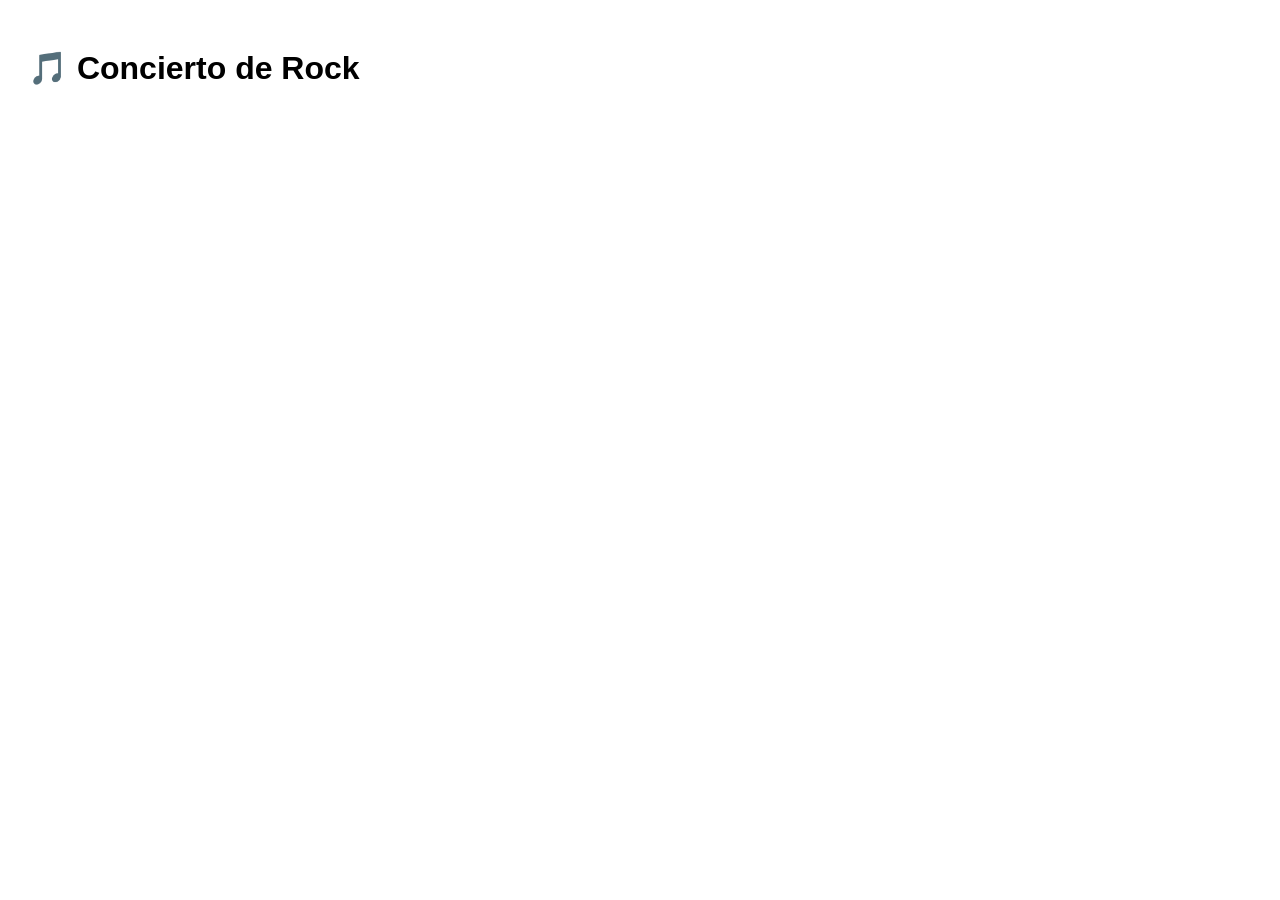
==== Trabajo_ps/wwwroot/index.html @ cba04508 "Implementación de Arquitectura Limpia" ====
﻿<!DOCTYPE html>
<html>
<head>
    <title>Ticket Platform</title>
    <style>
        .seat {
            display: inline-block;
            width: 50px;
            height: 50px;
            margin: 5px;
            text-align: center;
            line-height: 50px;
            border-radius: 8px;
            cursor: pointer;
        }

        .available {
            background-color: #10b981;
            color: white;
        }

            .available:hover {
                background-color: #059669;
            }

        .occupied {
            background-color: #ef4444;
            color: white;
            cursor: not-allowed;
        }
    </style>
</head>
<body style="font-family: Arial; padding: 20px;">
    <h1>🎵 Concierto de Rock</h1>
    <div id="seats"></div>

    <script>
        const USER_ID = 1;

        async function loadSeats() {
            const res = await fetch('/api/v1/events/1/seats');
            const seats = await res.json();

            const container = document.getElementById('seats');
            container.innerHTML = seats.map(seat => `
                    <div class="seat ${seat.status === 'Available' ? 'available' : 'occupied'}"
                         onclick="${seat.status === 'Available' ? `reserve('${seat.id}')` : ''}">
                        ${seat.rowIdentifier}-${seat.seatNumber}
                    </div>
                `).join('');
        }

        async function reserve(seatId) {
            const res = await fetch('/api/v1/reservations', {
                method: 'POST',
                headers: { 'Content-Type': 'application/json' },
                body: JSON.stringify({ seatId: seatId, userId: USER_ID })
            });

            if (res.ok) {
                alert('✅ Reserva exitosa! Tenés 5 minutos para pagar.');
                loadSeats();
            } else if (res.status === 409) {
                alert('❌ El asiento ya no está disponible');
                loadSeats();
            } else {
                alert('❌ Error en la reserva');
            }
        }

        loadSeats();
    </script>
</body>
</html>
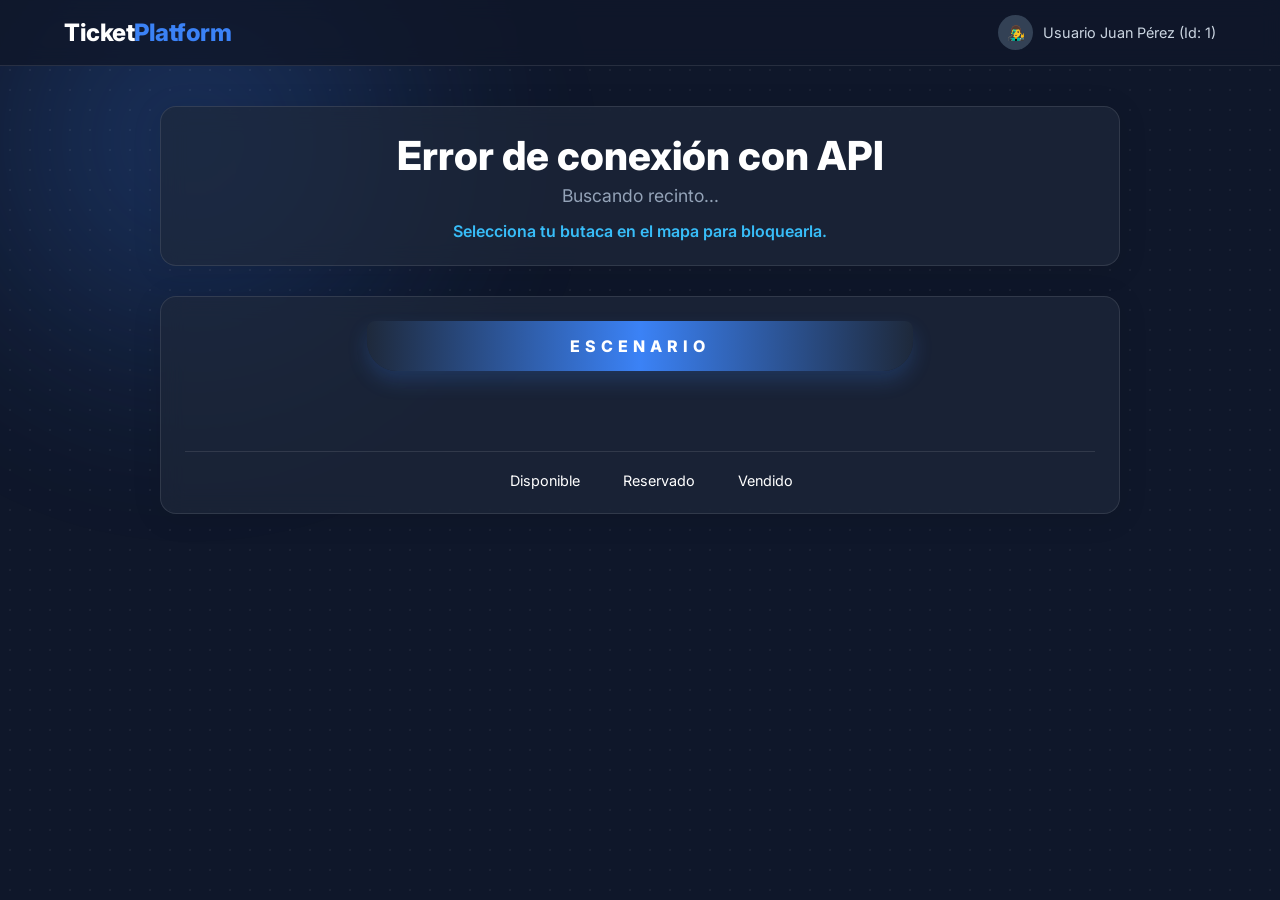
==== commit 54e90b1f: "feat(Domain): implementacion de las reglas de excepcion del dominio y limpieza de interfaces" ====
--- a/Trabajo_ps/wwwroot/index.html
+++ b/Trabajo_ps/wwwroot/index.html
@@ -1,74 +1,73 @@
-﻿<!DOCTYPE html>
-<html>
+<!DOCTYPE html>
+<html lang="es">
 <head>
-    <title>Ticket Platform</title>
-    <style>
-        .seat {
-            display: inline-block;
-            width: 50px;
-            height: 50px;
-            margin: 5px;
-            text-align: center;
-            line-height: 50px;
-            border-radius: 8px;
-            cursor: pointer;
-        }
+    <meta charset="UTF-8">
+    <meta name="viewport" content="width=device-width, initial-scale=1.0">
+    <title>TicketPlatform | Compra tu entrada</title>
+    <link rel="stylesheet" href="styles.css">
+    <link href="https://fonts.googleapis.com/css2?family=Inter:wght@300;400;600;800&display=swap" rel="stylesheet">
+</head>
+<body>
+    <div class="background-glow"></div>
+    <div class="overlay-mesh"></div>
 
-        .available {
-            background-color: #10b981;
-            color: white;
-        }
+    <header class="glass-nav">
+        <h1 class="logo">Ticket<span>Platform</span></h1>
+        <div class="user-profile">
+            <div class="avatar">👨‍🎤</div>
+            <span>Usuario Juan Pérez (Id: 1)</span>
+        </div>
+    </header>
 
-            .available:hover {
-                background-color: #059669;
-            }
+    <main class="container">
+        <section class="event-info glass-card">
+            <h2 id="event-title">Cargando Evento...</h2>
+            <p id="event-venue" class="venue">Buscando recinto...</p>
+            <p class="instruction">Selecciona tu butaca en el mapa para bloquearla.</p>
+        </section>
 
-        .occupied {
-            background-color: #ef4444;
-            color: white;
-            cursor: not-allowed;
-        }
-    </style>
-</head>
-<body style="font-family: Arial; padding: 20px;">
-    <h1>🎵 Concierto de Rock</h1>
-    <div id="seats"></div>
+        <section class="stadium-container glass-card">
+            <div class="stage">ESCENARIO</div>
+            <div id="seats-map" class="seats-map">
+                <!-- Se llenará dinámicamente -->
+            </div>
+            <div class="legend">
+                <div class="legend-item"><div class="seat-badge available"></div> Disponible</div>
+                <div class="legend-item"><div class="seat-badge reserved"></div> Reservado</div>
+                <div class="legend-item"><div class="seat-badge sold"></div> Vendido</div>
+            </div>
+        </section>
+    </main>
 
-    <script>
-        const USER_ID = 1;
+    <!-- Modal de Reserva y Pago -->
+    <div id="payment-modal" class="modal hidden">
+        <div class="modal-content glass-card popup-anim">
+            <h2>¡Butaca Reservada! 🎉</h2>
+            <p>Se ha bloqueado la butaca para ti.</p>
+            <div class="ticket-stub">
+                <div class="stub-row"><span>Asiento:</span> <strong id="modal-seat-info">N/A</strong></div>
+                <div class="stub-row"><span>ID Reserva:</span> <span class="id-text" id="modal-reservation-id">N/A</span></div>
+            </div>
+            
+            <div class="timer-box">
+                <p>El bloqueo expira en:</p>
+                <div id="countdown" class="clock">05:00</div>
+            </div>
 
-        async function loadSeats() {
-            const res = await fetch('/api/v1/events/1/seats');
-            const seats = await res.json();
+            <button id="btn-pay" class="glow-btn pulse-anim">💰 Confirmar Pago y Comprar</button>
+            <button id="btn-cancel" class="ghost-btn">Cancelar</button>
+        </div>
+    </div>
 
-            const container = document.getElementById('seats');
-            container.innerHTML = seats.map(seat => `
-                    <div class="seat ${seat.status === 'Available' ? 'available' : 'occupied'}"
-                         onclick="${seat.status === 'Available' ? `reserve('${seat.id}')` : ''}">
-                        ${seat.rowIdentifier}-${seat.seatNumber}
-                    </div>
-                `).join('');
-        }
+    <!-- Modal de Éxito Final -->
+    <div id="success-modal" class="modal hidden">
+        <div class="modal-content success-card glass-card">
+            <h2 class="rainbow-text">¡COMPRA EXITOSA!</h2>
+            <p>Disfruta de tu concierto.</p>
+            <button onclick="location.reload()" class="glow-btn">Volver al mapa</button>
+        </div>
+    </div>
 
-        async function reserve(seatId) {
-            const res = await fetch('/api/v1/reservations', {
-                method: 'POST',
-                headers: { 'Content-Type': 'application/json' },
-                body: JSON.stringify({ seatId: seatId, userId: USER_ID })
-            });
-
-            if (res.ok) {
-                alert('✅ Reserva exitosa! Tenés 5 minutos para pagar.');
-                loadSeats();
-            } else if (res.status === 409) {
-                alert('❌ El asiento ya no está disponible');
-                loadSeats();
-            } else {
-                alert('❌ Error en la reserva');
-            }
-        }
-
-        loadSeats();
-    </script>
+    <script src="app.js"></script>
 </body>
 </html>
--- a/Trabajo_ps/wwwroot/styles.css
+++ b/Trabajo_ps/wwwroot/styles.css
@@ -0,0 +1,109 @@
+:root {
+    --bg-dark: #0f172a;
+    --glass-bg: rgba(30, 41, 59, 0.7);
+    --glass-border: rgba(255, 255, 255, 0.1);
+    --accent-blue: #3b82f6;
+    --accent-glow: rgba(59, 130, 246, 0.5);
+    
+    --seat-available: #22c55e;
+    --seat-avail-glow: rgba(34, 197, 94, 0.6);
+    --seat-reserved: #f59e0b;
+    --seat-sold: #ef4444;
+}
+
+* { margin: 0; padding: 0; box-sizing: border-box; }
+
+body {
+    font-family: 'Inter', sans-serif;
+    background-color: var(--bg-dark);
+    color: white;
+    min-height: 100vh;
+    overflow-x: hidden;
+}
+
+/* Background effects */
+.background-glow {
+    position: fixed; top: -20%; left: -10%; width: 50vw; height: 50vw;
+    background: radial-gradient(circle, var(--accent-glow) 0%, transparent 70%);
+    filter: blur(80px); z-index: -2; opacity: 0.6;
+}
+.overlay-mesh {
+    position: fixed; inset: 0; z-index: -1;
+    background-image: radial-gradient(rgba(255,255,255,0.05) 1px, transparent 1px);
+    background-size: 20px 20px;
+}
+
+/* Utilities */
+.glass-card {
+    background: var(--glass-bg);
+    backdrop-filter: blur(12px);
+    -webkit-backdrop-filter: blur(12px);
+    border: 1px solid var(--glass-border);
+    border-radius: 16px;
+    padding: 24px;
+    box-shadow: 0 4px 30px rgba(0, 0, 0, 0.1);
+}
+
+/* Navigation */
+.glass-nav {
+    display: flex; justify-content: space-between; align-items: center;
+    padding: 15px 5%; background: rgba(15, 23, 42, 0.8);
+    backdrop-filter: blur(10px); border-bottom: 1px solid var(--glass-border);
+    position: sticky; top: 0; z-index: 10;
+}
+.logo { font-weight: 800; font-size: 1.5rem; letter-spacing: -0.5px; }
+.logo span { color: var(--accent-blue); }
+.user-profile { display: flex; align-items: center; gap: 10px; font-size: 0.9rem; color: #cbd5e1; }
+.avatar { background: #334155; border-radius: 50%; width: 35px; height: 35px; display: grid; place-items: center;}
+
+/* Main Layout */
+.container { max-width: 1000px; margin: 40px auto; padding: 0 20px; display: flex; flex-direction: column; gap: 30px;}
+.event-info { text-align: center; }
+.event-info h2 { font-size: 2.5rem; font-weight: 800; margin-bottom: 5px; }
+.venue { color: #94a3b8; font-size: 1.1rem; }
+.instruction { margin-top: 15px; color: #38bdf8; font-weight: 600; }
+
+/* Stadium */
+.stadium-container { display: flex; flex-direction: column; align-items: center; }
+.stage { width: 60%; background: linear-gradient(90deg, #1e293b, #3b82f6, #1e293b); text-align: center; padding: 15px; border-radius: 8px 8px 30px 30px; font-weight: 800; letter-spacing: 5px; box-shadow: 0 10px 20px rgba(59, 130, 246, 0.2); margin-bottom: 50px; }
+.seats-map { display: grid; grid-template-columns: repeat(10, 1fr); gap: 12px; margin-bottom: 30px; }
+
+/* Seats */
+.seat {
+    width: 45px; height: 45px; border-radius: 8px; font-size: 0.8rem; font-weight: 600; display: flex; flex-direction: column; justify-content: center; align-items: center; cursor: not-allowed; transition: all 0.3s cubic-bezier(0.4, 0, 0.2, 1);
+    box-shadow: inset 0 2px 4px rgba(255,255,255,0.1);
+}
+.seat span { font-size: 0.6rem; opacity: 0.7; }
+.seat.available { background-color: var(--seat-available); cursor: pointer; }
+.seat.available:hover { transform: scale(1.15) translateY(-5px); box-shadow: 0 10px 20px var(--seat-avail-glow); }
+.seat.reserved { background-color: var(--seat-reserved); opacity: 0.8; }
+.seat.sold { background-color: var(--seat-sold); opacity: 0.5; }
+
+/* Legend */
+.legend { display: flex; gap: 20px; padding-top: 20px; border-top: 1px solid var(--glass-border); width: 100%; justify-content: center;}
+.legend-item { display: flex; align-items: center; gap: 8px; font-size: 0.9rem; }
+.seat-badge { width: 15px; height: 15px; border-radius: 4px; }
+
+/* Modal */
+.modal { position: fixed; inset: 0; background: rgba(0,0,0,0.7); backdrop-filter: blur(5px); display: flex; justify-content: center; align-items: center; z-index: 50; }
+.modal.hidden { display: none; }
+.modal-content { max-width: 400px; width: 90%; text-align: center; }
+.modal-content h2 { margin-bottom: 10px; }
+.ticket-stub { background: rgba(0,0,0,0.3); border-radius: 8px; padding: 15px; margin: 20px 0; text-align: left;}
+.stub-row { display: flex; justify-content: space-between; margin-bottom: 8px; font-size: 0.9rem;}
+.id-text { font-family: monospace; color: #94a3b8; font-size: 0.75rem;}
+.timer-box { margin: 20px 0; }
+.clock { font-size: 3rem; font-weight: 800; font-family: monospace; color: #ef4444; text-shadow: 0 0 15px rgba(239, 68, 68, 0.5); }
+
+/* Buttons */
+.glow-btn { background: var(--accent-blue); color: white; border: none; padding: 15px 30px; border-radius: 8px; font-size: 1rem; font-weight: 600; cursor: pointer; width: 100%; transition: all 0.3s; box-shadow: 0 0 20px var(--accent-glow); margin-bottom: 10px;}
+.glow-btn:hover { background: #60a5fa; transform: translateY(-2px); box-shadow: 0 5px 25px var(--accent-glow); }
+.ghost-btn { background: transparent; color: #94a3b8; border: 1px solid #475569; padding: 12px 30px; border-radius: 8px; width: 100%; cursor: pointer; transition: all 0.3s;}
+.ghost-btn:hover { background: rgba(255,255,255,0.05); color: white; }
+
+/* Animations */
+.popup-anim { animation: popIn 0.4s cubic-bezier(0.175, 0.885, 0.32, 1.275); }
+@keyframes popIn { 0% { transform: scale(0.8) translateY(20px); opacity: 0; } 100% { transform: scale(1) translateY(0); opacity: 1; } }
+.pulse-anim { animation: pulse 2s infinite; }
+@keyframes pulse { 0% { box-shadow: 0 0 0 0 var(--accent-glow); } 70% { box-shadow: 0 0 0 15px rgba(59, 130, 246, 0); } 100% { box-shadow: 0 0 0 0 rgba(59, 130, 246, 0); } }
+.rainbow-text { background: linear-gradient(to right, #60a5fa, #34d399, #f472b6); -webkit-background-clip: text; color: transparent; }
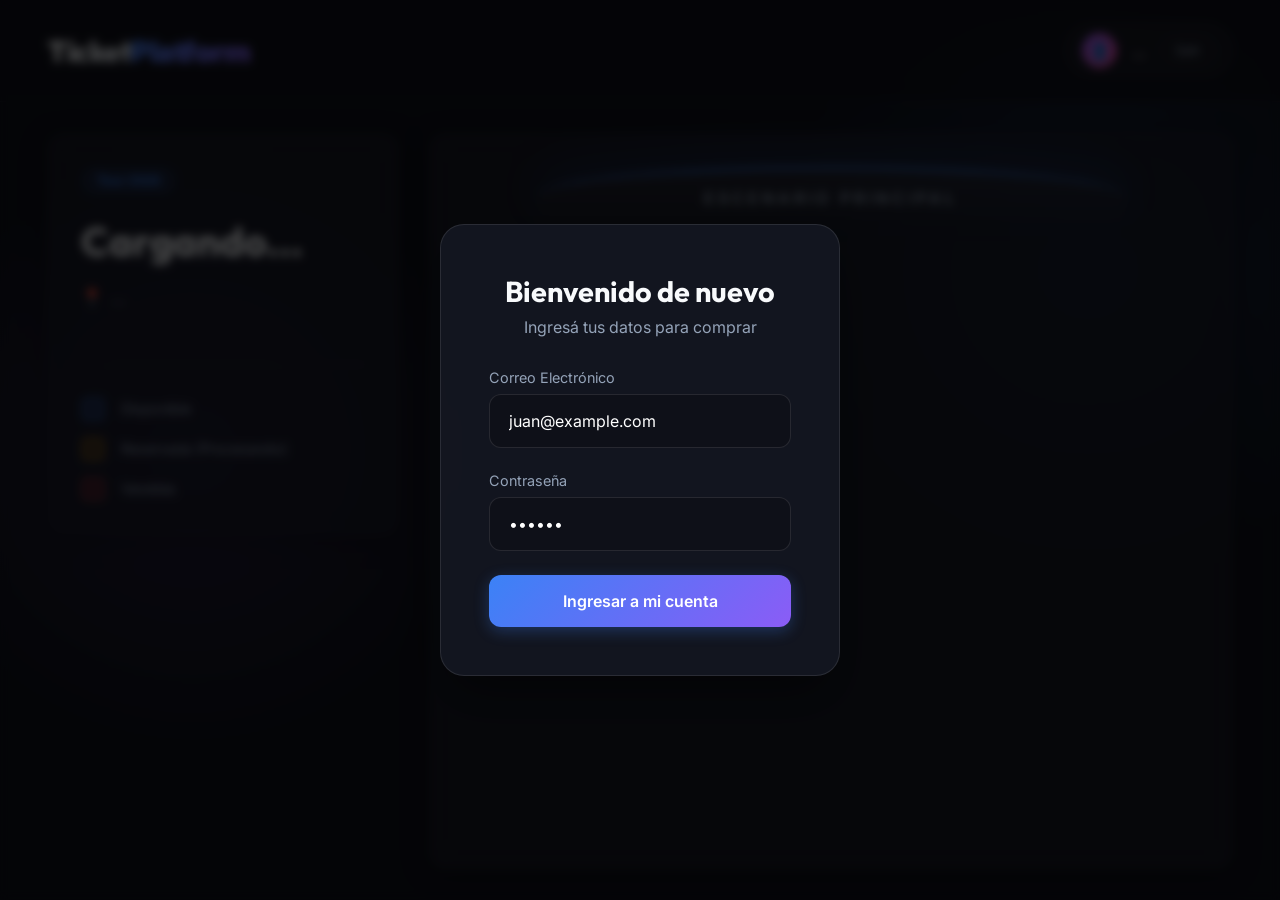
==== commit a3c30f9d: "feat: rediseño completo de la UI (Glassmorphism) e integracion de login de usuario" ====
--- a/Trabajo_ps/wwwroot/index.html
+++ b/Trabajo_ps/wwwroot/index.html
@@ -3,71 +3,109 @@
 <head>
     <meta charset="UTF-8">
     <meta name="viewport" content="width=device-width, initial-scale=1.0">
-    <title>TicketPlatform | Compra tu entrada</title>
-    <link rel="stylesheet" href="styles.css">
-    <link href="https://fonts.googleapis.com/css2?family=Inter:wght@300;400;600;800&display=swap" rel="stylesheet">
+    <title>TicketPlatform | Compra Segura</title>
+    <link rel="stylesheet" href="styles.css?v=3">
 </head>
 <body>
-    <div class="background-glow"></div>
-    <div class="overlay-mesh"></div>
 
-    <header class="glass-nav">
-        <h1 class="logo">Ticket<span>Platform</span></h1>
-        <div class="user-profile">
-            <div class="avatar">👨‍🎤</div>
-            <span>Usuario Juan Pérez (Id: 1)</span>
+    <header>
+        <div class="logo">Ticket<span>Platform</span></div>
+        <div class="user-profile hidden" id="user-profile">
+            <div class="avatar" id="user-avatar">👤</div>
+            <span id="user-name">...</span>
+            <button class="btn-logout" id="btn-logout">Salir</button>
         </div>
     </header>
 
-    <main class="container">
-        <section class="event-info glass-card">
-            <h2 id="event-title">Cargando Evento...</h2>
-            <p id="event-venue" class="venue">Buscando recinto...</p>
-            <p class="instruction">Selecciona tu butaca en el mapa para bloquearla.</p>
+    <main>
+        <section class="glass-panel event-info">
+            <div class="event-tag">Tour 2026</div>
+            <h2 id="event-title">Cargando...</h2>
+            <p>📍 <span id="event-venue">...</span></p>
+            
+            <div class="legend">
+                <div class="legend-item">
+                    <div class="legend-box available"></div>
+                    <span>Disponible</span>
+                </div>
+                <div class="legend-item">
+                    <div class="legend-box reserved"></div>
+                    <span>Reservada (Procesando)</span>
+                </div>
+                <div class="legend-item">
+                    <div class="legend-box sold"></div>
+                    <span>Vendida</span>
+                </div>
+            </div>
         </section>
 
-        <section class="stadium-container glass-card">
-            <div class="stage">ESCENARIO</div>
+        <section class="glass-panel seats-area">
+            <div class="stage">ESCENARIO PRINCIPAL</div>
             <div id="seats-map" class="seats-map">
-                <!-- Se llenará dinámicamente -->
-            </div>
-            <div class="legend">
-                <div class="legend-item"><div class="seat-badge available"></div> Disponible</div>
-                <div class="legend-item"><div class="seat-badge reserved"></div> Reservado</div>
-                <div class="legend-item"><div class="seat-badge sold"></div> Vendido</div>
+                <!-- Javascript injects seats here -->
             </div>
         </section>
     </main>
 
-    <!-- Modal de Reserva y Pago -->
-    <div id="payment-modal" class="modal hidden">
-        <div class="modal-content glass-card popup-anim">
-            <h2>¡Butaca Reservada! 🎉</h2>
-            <p>Se ha bloqueado la butaca para ti.</p>
-            <div class="ticket-stub">
-                <div class="stub-row"><span>Asiento:</span> <strong id="modal-seat-info">N/A</strong></div>
-                <div class="stub-row"><span>ID Reserva:</span> <span class="id-text" id="modal-reservation-id">N/A</span></div>
+    <!-- Login Modal -->
+    <div id="login-modal" class="modal-overlay">
+        <div class="modal-content">
+            <div class="modal-header">
+                <h3>Bienvenido de nuevo</h3>
+                <p>Ingresá tus datos para comprar</p>
+            </div>
+            <div class="input-group">
+                <label>Correo Electrónico</label>
+                <input type="email" id="login-email" class="input-field" placeholder="ej: juan@example.com" value="juan@example.com">
+            </div>
+            <div class="input-group">
+                <label>Contraseña</label>
+                <input type="password" id="login-password" class="input-field" placeholder="••••••" value="123456">
+            </div>
+            <div class="error-msg" id="login-error">Credenciales incorrectas. Intenta de nuevo.</div>
+            <button id="btn-login" class="btn btn-primary" style="margin-top: 1rem;">Ingresar a mi cuenta</button>
+        </div>
+    </div>
+
+    <!-- Checkout Modal -->
+    <div id="payment-modal" class="modal-overlay">
+        <div class="modal-content">
+            <div class="modal-header">
+                <h3>Completá tu pago</h3>
+                <p>Tu asiento está reservado temporalmente.</p>
             </div>
             
             <div class="timer-box">
-                <p>El bloqueo expira en:</p>
-                <div id="countdown" class="clock">05:00</div>
+                <div class="timer-label">Tiempo restante para pagar</div>
+                <div id="countdown" class="timer-value">05:00</div>
             </div>
 
-            <button id="btn-pay" class="glow-btn pulse-anim">💰 Confirmar Pago y Comprar</button>
-            <button id="btn-cancel" class="ghost-btn">Cancelar</button>
+            <div class="checkout-details">
+                <div class="detail-row">
+                    <span>Butaca:</span>
+                    <strong id="modal-seat-info">...</strong>
+                </div>
+                <div class="detail-row">
+                    <span>Reserva ID:</span>
+                    <span id="modal-reservation-id" style="font-size: 0.8rem; opacity: 0.6;">...</span>
+                </div>
+            </div>
+
+            <button id="btn-pay" class="btn btn-primary">Pagar y Confirmar</button>
+            <button id="btn-cancel" class="btn btn-outline">Cancelar y liberar asiento</button>
         </div>
     </div>
 
-    <!-- Modal de Éxito Final -->
-    <div id="success-modal" class="modal hidden">
-        <div class="modal-content success-card glass-card">
-            <h2 class="rainbow-text">¡COMPRA EXITOSA!</h2>
-            <p>Disfruta de tu concierto.</p>
-            <button onclick="location.reload()" class="glow-btn">Volver al mapa</button>
+    <!-- Success Modal -->
+    <div id="success-modal" class="modal-overlay">
+        <div class="modal-content" style="text-align: center;">
+            <div class="success-icon">✓</div>
+            <h3 style="font-family: 'Outfit'; font-size: 2rem; margin-bottom: 1rem;">¡Pago Exitoso!</h3>
+            <p style="color: var(--text-secondary); margin-bottom: 2rem;">Tu entrada ya está asegurada. Te enviamos los detalles a tu correo electrónico.</p>
+            <button onclick="location.reload()" class="btn btn-primary">Volver al inicio</button>
         </div>
     </div>
 
-    <script src="app.js"></script>
+    <script src="app.js?v=3"></script>
 </body>
 </html>
--- a/Trabajo_ps/wwwroot/styles.css
+++ b/Trabajo_ps/wwwroot/styles.css
@@ -1,109 +1,488 @@
+@import url('https://fonts.googleapis.com/css2?family=Inter:wght@300;400;600;800&family=Outfit:wght@400;700;900&display=swap');
+
 :root {
-    --bg-dark: #0f172a;
-    --glass-bg: rgba(30, 41, 59, 0.7);
-    --glass-border: rgba(255, 255, 255, 0.1);
+    --bg-dark: #0f111a;
+    --bg-panel: rgba(25, 28, 41, 0.7);
     --accent-blue: #3b82f6;
-    --accent-glow: rgba(59, 130, 246, 0.5);
-    
-    --seat-available: #22c55e;
-    --seat-avail-glow: rgba(34, 197, 94, 0.6);
-    --seat-reserved: #f59e0b;
-    --seat-sold: #ef4444;
-}
-
-* { margin: 0; padding: 0; box-sizing: border-box; }
+    --accent-purple: #8b5cf6;
+    --accent-pink: #ec4899;
+    --text-primary: #f8fafc;
+    --text-secondary: #94a3b8;
+    --available: rgba(59, 130, 246, 0.2);
+    --available-border: rgba(59, 130, 246, 0.5);
+    --available-hover: rgba(59, 130, 246, 0.8);
+    --reserved: rgba(245, 158, 11, 0.2);
+    --reserved-border: rgba(245, 158, 11, 0.5);
+    --sold: rgba(239, 68, 68, 0.2);
+    --sold-border: rgba(239, 68, 68, 0.5);
+}
+
+* {
+    box-sizing: border-box;
+    margin: 0;
+    padding: 0;
+    font-family: 'Inter', sans-serif;
+}
 
 body {
-    font-family: 'Inter', sans-serif;
     background-color: var(--bg-dark);
-    color: white;
+    background-image: 
+        radial-gradient(circle at 15% 50%, rgba(139, 92, 246, 0.15), transparent 25%),
+        radial-gradient(circle at 85% 30%, rgba(59, 130, 246, 0.15), transparent 25%);
+    color: var(--text-primary);
     min-height: 100vh;
-    overflow-x: hidden;
-}
-
-/* Background effects */
-.background-glow {
-    position: fixed; top: -20%; left: -10%; width: 50vw; height: 50vw;
-    background: radial-gradient(circle, var(--accent-glow) 0%, transparent 70%);
-    filter: blur(80px); z-index: -2; opacity: 0.6;
-}
-.overlay-mesh {
-    position: fixed; inset: 0; z-index: -1;
-    background-image: radial-gradient(rgba(255,255,255,0.05) 1px, transparent 1px);
-    background-size: 20px 20px;
-}
-
-/* Utilities */
-.glass-card {
-    background: var(--glass-bg);
+    display: flex;
+    flex-direction: column;
+}
+
+/* Glassmorphism Classes */
+.glass-panel {
+    background: var(--bg-panel);
     backdrop-filter: blur(12px);
     -webkit-backdrop-filter: blur(12px);
-    border: 1px solid var(--glass-border);
+    border: 1px solid rgba(255, 255, 255, 0.08);
     border-radius: 16px;
-    padding: 24px;
-    box-shadow: 0 4px 30px rgba(0, 0, 0, 0.1);
-}
-
-/* Navigation */
-.glass-nav {
-    display: flex; justify-content: space-between; align-items: center;
-    padding: 15px 5%; background: rgba(15, 23, 42, 0.8);
-    backdrop-filter: blur(10px); border-bottom: 1px solid var(--glass-border);
-    position: sticky; top: 0; z-index: 10;
-}
-.logo { font-weight: 800; font-size: 1.5rem; letter-spacing: -0.5px; }
-.logo span { color: var(--accent-blue); }
-.user-profile { display: flex; align-items: center; gap: 10px; font-size: 0.9rem; color: #cbd5e1; }
-.avatar { background: #334155; border-radius: 50%; width: 35px; height: 35px; display: grid; place-items: center;}
+    box-shadow: 0 4px 30px rgba(0, 0, 0, 0.3);
+}
+
+/* Header */
+header {
+    display: flex;
+    justify-content: space-between;
+    align-items: center;
+    padding: 1.5rem 3rem;
+    border-bottom: 1px solid rgba(255, 255, 255, 0.05);
+    background: rgba(15, 17, 26, 0.8);
+    backdrop-filter: blur(10px);
+    position: sticky;
+    top: 0;
+    z-index: 100;
+}
+
+.logo {
+    font-family: 'Outfit', sans-serif;
+    font-size: 1.8rem;
+    font-weight: 900;
+    letter-spacing: -0.5px;
+    background: linear-gradient(135deg, #fff, #94a3b8);
+    -webkit-background-clip: text;
+    -webkit-text-fill-color: transparent;
+}
+
+.logo span {
+    background: linear-gradient(135deg, var(--accent-blue), var(--accent-purple));
+    -webkit-background-clip: text;
+    -webkit-text-fill-color: transparent;
+}
+
+.user-profile {
+    display: flex;
+    align-items: center;
+    gap: 1rem;
+    background: rgba(255, 255, 255, 0.03);
+    padding: 0.5rem 1rem;
+    border-radius: 50px;
+    border: 1px solid rgba(255, 255, 255, 0.05);
+}
+
+.avatar {
+    width: 35px;
+    height: 35px;
+    background: linear-gradient(135deg, var(--accent-purple), var(--accent-pink));
+    border-radius: 50%;
+    display: flex;
+    align-items: center;
+    justify-content: center;
+    font-weight: bold;
+}
+
+.btn-logout {
+    background: transparent;
+    border: 1px solid rgba(255, 255, 255, 0.1);
+    color: var(--text-secondary);
+    padding: 0.3rem 0.8rem;
+    border-radius: 20px;
+    cursor: pointer;
+    transition: all 0.2s;
+    font-size: 0.8rem;
+}
+
+.btn-logout:hover {
+    background: rgba(239, 68, 68, 0.1);
+    color: #ef4444;
+    border-color: rgba(239, 68, 68, 0.3);
+}
 
 /* Main Layout */
-.container { max-width: 1000px; margin: 40px auto; padding: 0 20px; display: flex; flex-direction: column; gap: 30px;}
-.event-info { text-align: center; }
-.event-info h2 { font-size: 2.5rem; font-weight: 800; margin-bottom: 5px; }
-.venue { color: #94a3b8; font-size: 1.1rem; }
-.instruction { margin-top: 15px; color: #38bdf8; font-weight: 600; }
-
-/* Stadium */
-.stadium-container { display: flex; flex-direction: column; align-items: center; }
-.stage { width: 60%; background: linear-gradient(90deg, #1e293b, #3b82f6, #1e293b); text-align: center; padding: 15px; border-radius: 8px 8px 30px 30px; font-weight: 800; letter-spacing: 5px; box-shadow: 0 10px 20px rgba(59, 130, 246, 0.2); margin-bottom: 50px; }
-.seats-map { display: grid; grid-template-columns: repeat(10, 1fr); gap: 12px; margin-bottom: 30px; }
-
-/* Seats */
+main {
+    flex: 1;
+    display: grid;
+    grid-template-columns: 350px 1fr;
+    gap: 2rem;
+    padding: 2rem 3rem;
+    max-width: 1600px;
+    margin: 0 auto;
+    width: 100%;
+}
+
+@media (max-width: 1024px) {
+    main {
+        grid-template-columns: 1fr;
+    }
+}
+
+/* Event Info */
+.event-info {
+    padding: 2rem;
+    display: flex;
+    flex-direction: column;
+    gap: 1.5rem;
+    height: fit-content;
+}
+
+.event-tag {
+    background: rgba(59, 130, 246, 0.1);
+    color: var(--accent-blue);
+    padding: 0.4rem 1rem;
+    border-radius: 20px;
+    font-size: 0.8rem;
+    font-weight: 600;
+    display: inline-block;
+    width: fit-content;
+}
+
+.event-info h2 {
+    font-family: 'Outfit', sans-serif;
+    font-size: 2.5rem;
+    line-height: 1.1;
+}
+
+.event-info p {
+    color: var(--text-secondary);
+    font-size: 1.1rem;
+    display: flex;
+    align-items: center;
+    gap: 0.5rem;
+}
+
+/* Legend */
+.legend {
+    margin-top: 2rem;
+    padding-top: 2rem;
+    border-top: 1px solid rgba(255, 255, 255, 0.05);
+    display: flex;
+    flex-direction: column;
+    gap: 1rem;
+}
+
+.legend-item {
+    display: flex;
+    align-items: center;
+    gap: 1rem;
+    color: var(--text-secondary);
+    font-size: 0.9rem;
+}
+
+.legend-box {
+    width: 24px;
+    height: 24px;
+    border-radius: 6px;
+}
+
+.legend-box.available { background: var(--available); border: 1px solid var(--available-border); }
+.legend-box.reserved { background: var(--reserved); border: 1px solid var(--reserved-border); }
+.legend-box.sold { background: var(--sold); border: 1px solid var(--sold-border); }
+
+/* Seats Area */
+.seats-area {
+    padding: 2rem;
+    display: flex;
+    flex-direction: column;
+    align-items: center;
+}
+
+.stage {
+    width: 80%;
+    max-width: 600px;
+    height: 60px;
+    background: linear-gradient(180deg, rgba(255,255,255,0.05) 0%, transparent 100%);
+    border-top: 2px solid var(--accent-blue);
+    border-radius: 100% 100% 0 0 / 100% 100% 0 0;
+    margin-bottom: 4rem;
+    display: flex;
+    justify-content: center;
+    align-items: center;
+    color: var(--text-secondary);
+    font-weight: 600;
+    letter-spacing: 4px;
+    text-transform: uppercase;
+    box-shadow: 0 -20px 40px rgba(59, 130, 246, 0.1);
+}
+
+.seats-map {
+    display: grid;
+    grid-template-columns: repeat(auto-fit, minmax(45px, 1fr));
+    gap: 12px;
+    width: 100%;
+    max-width: 900px;
+}
+
 .seat {
-    width: 45px; height: 45px; border-radius: 8px; font-size: 0.8rem; font-weight: 600; display: flex; flex-direction: column; justify-content: center; align-items: center; cursor: not-allowed; transition: all 0.3s cubic-bezier(0.4, 0, 0.2, 1);
-    box-shadow: inset 0 2px 4px rgba(255,255,255,0.1);
-}
-.seat span { font-size: 0.6rem; opacity: 0.7; }
-.seat.available { background-color: var(--seat-available); cursor: pointer; }
-.seat.available:hover { transform: scale(1.15) translateY(-5px); box-shadow: 0 10px 20px var(--seat-avail-glow); }
-.seat.reserved { background-color: var(--seat-reserved); opacity: 0.8; }
-.seat.sold { background-color: var(--seat-sold); opacity: 0.5; }
-
-/* Legend */
-.legend { display: flex; gap: 20px; padding-top: 20px; border-top: 1px solid var(--glass-border); width: 100%; justify-content: center;}
-.legend-item { display: flex; align-items: center; gap: 8px; font-size: 0.9rem; }
-.seat-badge { width: 15px; height: 15px; border-radius: 4px; }
-
-/* Modal */
-.modal { position: fixed; inset: 0; background: rgba(0,0,0,0.7); backdrop-filter: blur(5px); display: flex; justify-content: center; align-items: center; z-index: 50; }
-.modal.hidden { display: none; }
-.modal-content { max-width: 400px; width: 90%; text-align: center; }
-.modal-content h2 { margin-bottom: 10px; }
-.ticket-stub { background: rgba(0,0,0,0.3); border-radius: 8px; padding: 15px; margin: 20px 0; text-align: left;}
-.stub-row { display: flex; justify-content: space-between; margin-bottom: 8px; font-size: 0.9rem;}
-.id-text { font-family: monospace; color: #94a3b8; font-size: 0.75rem;}
-.timer-box { margin: 20px 0; }
-.clock { font-size: 3rem; font-weight: 800; font-family: monospace; color: #ef4444; text-shadow: 0 0 15px rgba(239, 68, 68, 0.5); }
+    aspect-ratio: 1;
+    border-radius: 8px;
+    display: flex;
+    flex-direction: column;
+    justify-content: center;
+    align-items: center;
+    font-size: 0.75rem;
+    cursor: default;
+    transition: all 0.3s cubic-bezier(0.4, 0, 0.2, 1);
+    position: relative;
+    overflow: hidden;
+}
+
+.seat strong { font-size: 0.6rem; opacity: 0.7; }
+.seat span { font-weight: 700; font-size: 1rem; }
+
+.seat.available {
+    background: var(--available);
+    border: 1px solid var(--available-border);
+    cursor: pointer;
+}
+
+.seat.available:hover {
+    background: var(--available-hover);
+    transform: translateY(-3px) scale(1.05);
+    box-shadow: 0 5px 15px rgba(59, 130, 246, 0.3);
+}
+
+.seat.reserved {
+    background: var(--reserved);
+    border: 1px solid var(--reserved-border);
+    color: #fbbf24;
+}
+
+.seat.sold {
+    background: var(--sold);
+    border: 1px solid var(--sold-border);
+    color: #f87171;
+    opacity: 0.5;
+}
+
+/* Modals */
+.modal-overlay {
+    position: fixed;
+    top: 0;
+    left: 0;
+    width: 100%;
+    height: 100%;
+    background: rgba(0, 0, 0, 0.7);
+    backdrop-filter: blur(5px);
+    display: flex;
+    justify-content: center;
+    align-items: center;
+    z-index: 1000;
+    opacity: 0;
+    visibility: hidden;
+    transition: all 0.3s ease;
+}
+
+.modal-overlay.active {
+    opacity: 1;
+    visibility: visible;
+}
+
+.modal-content {
+    background: var(--bg-panel);
+    border: 1px solid rgba(255, 255, 255, 0.1);
+    border-radius: 24px;
+    padding: 3rem;
+    width: 90%;
+    max-width: 400px;
+    box-shadow: 0 25px 50px -12px rgba(0, 0, 0, 0.5);
+    transform: translateY(20px) scale(0.95);
+    transition: all 0.4s cubic-bezier(0.175, 0.885, 0.32, 1.275);
+}
+
+.modal-overlay.active .modal-content {
+    transform: translateY(0) scale(1);
+}
+
+.modal-content.large {
+    max-width: 500px;
+}
+
+.modal-header {
+    text-align: center;
+    margin-bottom: 2rem;
+}
+
+.modal-header h3 {
+    font-family: 'Outfit', sans-serif;
+    font-size: 1.8rem;
+    margin-bottom: 0.5rem;
+}
+
+.modal-header p {
+    color: var(--text-secondary);
+}
+
+/* Forms & Inputs */
+.input-group {
+    margin-bottom: 1.5rem;
+}
+
+.input-group label {
+    display: block;
+    margin-bottom: 0.5rem;
+    font-size: 0.9rem;
+    color: var(--text-secondary);
+}
+
+.input-field {
+    width: 100%;
+    background: rgba(0, 0, 0, 0.2);
+    border: 1px solid rgba(255, 255, 255, 0.1);
+    padding: 1rem 1.2rem;
+    border-radius: 12px;
+    color: white;
+    font-size: 1rem;
+    transition: all 0.3s;
+    outline: none;
+}
+
+.input-field:focus {
+    border-color: var(--accent-blue);
+    background: rgba(59, 130, 246, 0.05);
+    box-shadow: 0 0 0 4px rgba(59, 130, 246, 0.1);
+}
 
 /* Buttons */
-.glow-btn { background: var(--accent-blue); color: white; border: none; padding: 15px 30px; border-radius: 8px; font-size: 1rem; font-weight: 600; cursor: pointer; width: 100%; transition: all 0.3s; box-shadow: 0 0 20px var(--accent-glow); margin-bottom: 10px;}
-.glow-btn:hover { background: #60a5fa; transform: translateY(-2px); box-shadow: 0 5px 25px var(--accent-glow); }
-.ghost-btn { background: transparent; color: #94a3b8; border: 1px solid #475569; padding: 12px 30px; border-radius: 8px; width: 100%; cursor: pointer; transition: all 0.3s;}
-.ghost-btn:hover { background: rgba(255,255,255,0.05); color: white; }
-
-/* Animations */
-.popup-anim { animation: popIn 0.4s cubic-bezier(0.175, 0.885, 0.32, 1.275); }
-@keyframes popIn { 0% { transform: scale(0.8) translateY(20px); opacity: 0; } 100% { transform: scale(1) translateY(0); opacity: 1; } }
-.pulse-anim { animation: pulse 2s infinite; }
-@keyframes pulse { 0% { box-shadow: 0 0 0 0 var(--accent-glow); } 70% { box-shadow: 0 0 0 15px rgba(59, 130, 246, 0); } 100% { box-shadow: 0 0 0 0 rgba(59, 130, 246, 0); } }
-.rainbow-text { background: linear-gradient(to right, #60a5fa, #34d399, #f472b6); -webkit-background-clip: text; color: transparent; }
+.btn {
+    width: 100%;
+    padding: 1rem;
+    border-radius: 12px;
+    border: none;
+    font-size: 1rem;
+    font-weight: 600;
+    cursor: pointer;
+    transition: all 0.3s;
+    display: flex;
+    justify-content: center;
+    align-items: center;
+    gap: 0.5rem;
+}
+
+.btn-primary {
+    background: linear-gradient(135deg, var(--accent-blue), var(--accent-purple));
+    color: white;
+    box-shadow: 0 4px 15px rgba(59, 130, 246, 0.3);
+}
+
+.btn-primary:hover {
+    transform: translateY(-2px);
+    box-shadow: 0 8px 25px rgba(59, 130, 246, 0.4);
+}
+
+.btn-primary:disabled {
+    opacity: 0.7;
+    cursor: not-allowed;
+    transform: none;
+}
+
+.btn-outline {
+    background: transparent;
+    border: 1px solid rgba(255, 255, 255, 0.1);
+    color: var(--text-secondary);
+    margin-top: 1rem;
+}
+
+.btn-outline:hover {
+    background: rgba(255, 255, 255, 0.05);
+    color: white;
+}
+
+/* Error Messages */
+.error-msg {
+    color: #ef4444;
+    font-size: 0.9rem;
+    margin-top: 0.5rem;
+    display: none;
+    text-align: center;
+}
+
+/* Checkout Specifics */
+.checkout-details {
+    background: rgba(0, 0, 0, 0.2);
+    border-radius: 12px;
+    padding: 1.5rem;
+    margin-bottom: 2rem;
+    border: 1px solid rgba(255, 255, 255, 0.05);
+}
+
+.detail-row {
+    display: flex;
+    justify-content: space-between;
+    margin-bottom: 0.8rem;
+    font-size: 1.1rem;
+}
+
+.detail-row.total {
+    margin-top: 1rem;
+    padding-top: 1rem;
+    border-top: 1px dashed rgba(255, 255, 255, 0.1);
+    font-weight: bold;
+    font-size: 1.3rem;
+    color: var(--accent-blue);
+}
+
+.timer-box {
+    text-align: center;
+    margin-bottom: 2rem;
+}
+
+.timer-label {
+    color: var(--text-secondary);
+    font-size: 0.9rem;
+    margin-bottom: 0.5rem;
+}
+
+.timer-value {
+    font-family: 'Outfit', monospace;
+    font-size: 3rem;
+    font-weight: 900;
+    background: linear-gradient(135deg, #f59e0b, #ef4444);
+    -webkit-background-clip: text;
+    -webkit-text-fill-color: transparent;
+    line-height: 1;
+}
+
+.timer-value.danger {
+    animation: pulse 1s infinite;
+}
+
+@keyframes pulse {
+    0% { opacity: 1; }
+    50% { opacity: 0.5; }
+    100% { opacity: 1; }
+}
+
+/* Success Animation */
+.success-icon {
+    width: 80px;
+    height: 80px;
+    background: linear-gradient(135deg, #10b981, #059669);
+    border-radius: 50%;
+    display: flex;
+    justify-content: center;
+    align-items: center;
+    font-size: 40px;
+    margin: 0 auto 1.5rem;
+    box-shadow: 0 0 30px rgba(16, 185, 129, 0.4);
+    animation: scaleUp 0.5s cubic-bezier(0.175, 0.885, 0.32, 1.275);
+}
+
+@keyframes scaleUp {
+    from { transform: scale(0); }
+    to { transform: scale(1); }
+}
